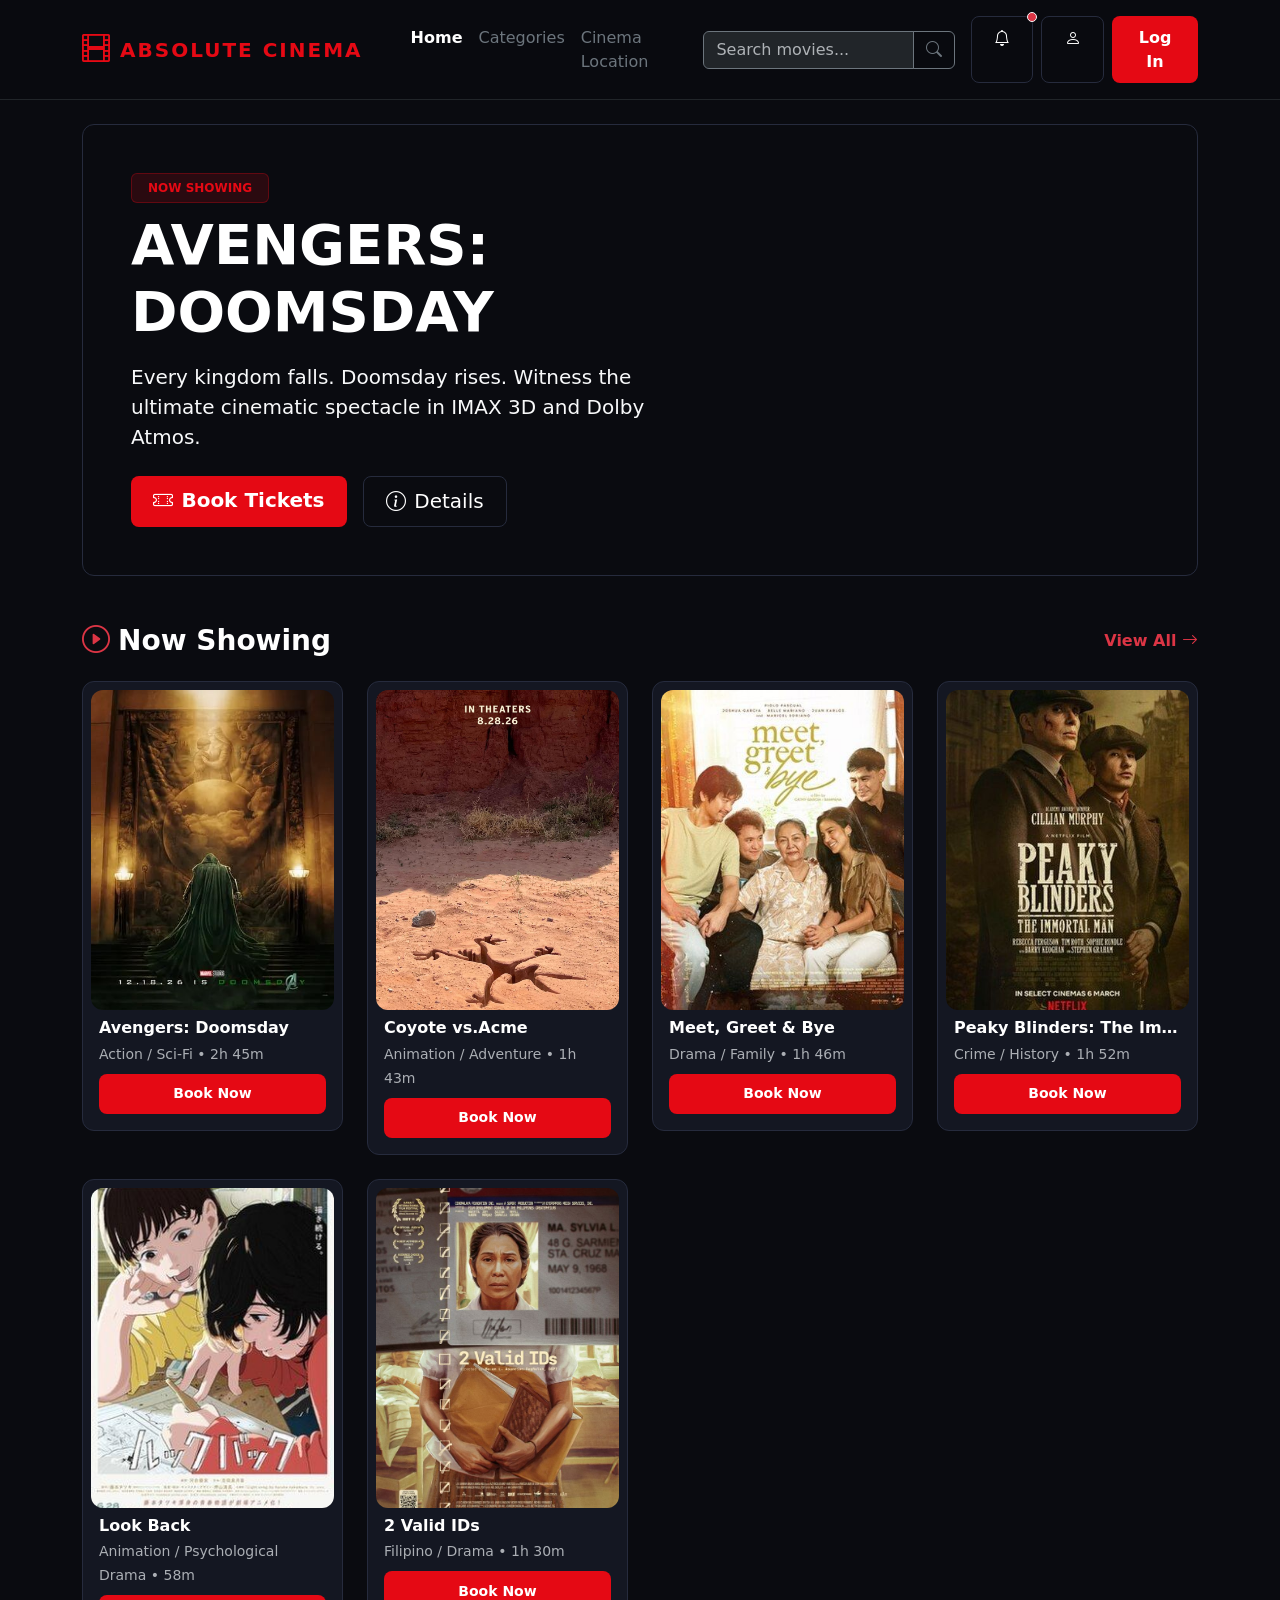
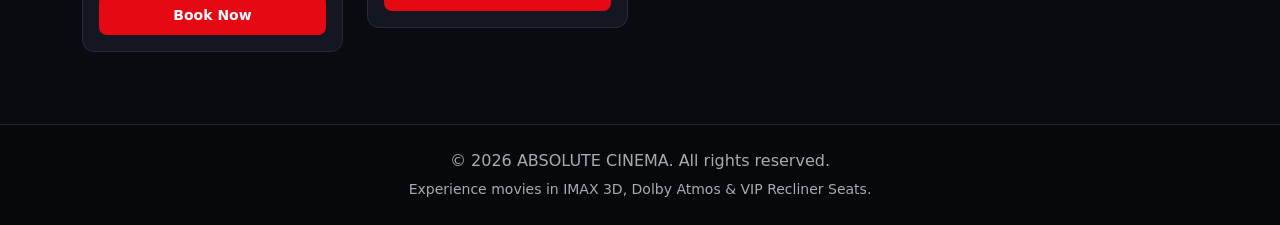
==== index.html @ f0e65710 "Update index.html" ====
<!DOCTYPE html>
<html lang="en" data-bs-theme="dark">
<head>
  <meta charset="UTF-8">
  <meta name="viewport" content="width=device-width, initial-scale=1.0">
  <title>ABSOLUTE CINEMA</title>
  <link href="https://cdn.jsdelivr.net/npm/bootstrap@5.3.2/dist/css/bootstrap.min.css" rel="stylesheet">
  <link href="https://cdn.jsdelivr.net/npm/bootstrap-icons@1.11.1/font/bootstrap-icons.css" rel="stylesheet">
  <link rel="stylesheet" href="css/style.css">
</head>
<body>
  <!-- Navigation Header -->
  <nav class="navbar navbar-expand-lg sticky-top border-bottom border-dark py-3" style="background-color: rgba(10,11,16,0.95); backdrop-filter: blur(10px);">
    <div class="container">
      <a class="navbar-brand cinema-brand d-flex align-items-center gap-2" href="index.html">
        <i class="bi bi-film fs-3"></i> ABSOLUTE CINEMA
      </a>
      <button class="navbar-toggler" type="button" data-bs-toggle="collapse" data-bs-target="#navContent">
        <span class="navbar-toggler-icon"></span>
      </button>
      <div class="collapse navbar-collapse" id="navContent">
        <ul class="navbar-nav me-auto mb-2 mb-lg-0 ms-lg-4">
          <li class="nav-item"><a class="nav-link active fw-bold text-white" href="index.html">Home</a></li>
          <li class="nav-item"><a class="nav-link text-secondary" href="categories.html">Categories</a></li>
          <li class="nav-item"><a class="nav-link text-secondary" href="location.html">Cinema Location</a></li>
        </ul>
        <form class="d-flex me-3" action="search.html" method="GET">
          <div class="input-group">
            <input class="form-control bg-dark text-light border-secondary" type="search" name="q" placeholder="Search movies...">
            <button class="btn btn-outline-secondary" type="submit"><i class="bi bi-search"></i></button>
          </div>
        </form>
        <div class="d-flex gap-2">
          <a href="notifications.html" class="btn btn-cinema-outline position-relative"><i class="bi bi-bell"></i><span class="position-absolute top-0 start-100 translate-middle p-1 bg-danger border border-light rounded-circle"></span></a>
          <a href="profile.html" class="btn btn-cinema-outline"><i class="bi bi-person"></i></a>
          <a href="login.html" class="btn btn-cinema">Log In</a>
        </div>
      </div>
    </div>
  </nav>
  <main class="py-4">

<div class="container">
  <!-- Hero Featured Banner -->
  <div class="bg-cinema-card p-4 p-md-5 mb-5 overflow-hidden position-relative" style="background: linear-gradient(90deg, rgba(10,11,16,0.95) 30%, rgba(10,11,16,0.4)), url('https://images.unsplash.com/photo-1536440136628-849c177e76a1?auto=format&fit=crop&w=1200&q=80') center/cover;">
    <div class="row align-items-center">
      <div class="col-lg-7">
        <span class="badge badge-format mb-2 px-3 py-2">NOW SHOWING</span>
        <h1 class="display-4 fw-bold text-white mb-3">AVENGERS: DOOMSDAY</h1>
        <p class="lead text-light mb-4">Every kingdom falls. Doomsday rises. Witness the ultimate cinematic spectacle in IMAX 3D and Dolby Atmos.</p>
        <div class="d-flex gap-3">
          <a href="select-seats.html" class="btn btn-cinema btn-lg"><i class="bi bi-ticket-perforated me-2"></i>Book Tickets</a>
          <a href="movie-detail.html" class="btn btn-cinema-outline btn-lg"><i class="bi bi-info-circle me-2"></i>Details</a>
        </div>
      </div>
    </div>
  </div>

  <!-- Now Showing Section -->
  <div class="d-flex justify-content-between align-items-center mb-4">
    <h3 class="fw-bold m-0"><i class="bi bi-play-circle text-danger me-2"></i>Now Showing</h3>
    <a href="categories.html" class="text-danger text-decoration-none fw-semibold">View All <i class="bi bi-arrow-right"></i></a>
  </div>

  <div class="row g-4 mb-5">
    <div class="col-6 col-md-4 col-lg-3">
      <div class="poster-card bg-cinema-card p-2">
        <a href="movie-detail.html"><img src="images/avengersdoomsday.jpg" class="poster-img" alt="Poster"></a>
        <div class="p-2">
          <h6 class="fw-bold mb-1 text-truncate">Avengers: Doomsday</h6>
          <small class="text-muted">Action / Sci-Fi • 2h 45m</small>
          <a href="select-seats.html" class="btn btn-cinema btn-sm w-100 mt-2">Book Now</a>
        </div>
      </div>
    </div>
    <div class="col-6 col-md-4 col-lg-3">
      <div class="poster-card bg-cinema-card p-2">
        <a href="movie-detail.html"><img src="images/coyotevsacme.jpg" class="poster-img" alt="Poster"></a>
        <div class="p-2">
          <h6 class="fw-bold mb-1 text-truncate">Coyote vs.Acme</h6>
          <small class="text-muted">Animation / Adventure • 1h 43m</small>
          <a href="select-seats.html" class="btn btn-cinema btn-sm w-100 mt-2">Book Now</a>
        </div>
      </div>
    </div>
    <div class="col-6 col-md-4 col-lg-3">
      <div class="poster-card bg-cinema-card p-2">
        <a href="movie-detail.html"><img src="images/meetgreetbye.jpg" class="poster-img" alt="Poster"></a>
        <div class="p-2">
          <h6 class="fw-bold mb-1 text-truncate">Meet, Greet & Bye</h6>
          <small class="text-muted">Drama / Family • 1h 46m</small>
          <a href="select-seats.html" class="btn btn-cinema btn-sm w-100 mt-2">Book Now</a>
        </div>
      </div>
    </div>
    <div class="col-6 col-md-4 col-lg-3">
      <div class="poster-card bg-cinema-card p-2">
        <a href="movie-detail.html"><img src="images/peakyblinders.jpg" class="poster-img" alt="Poster"></a>
        <div class="p-2">
          <h6 class="fw-bold mb-1 text-truncate">Peaky Blinders: The Immortal Man</h6>
          <small class="text-muted">Crime / History • 1h 52m</small>
          <a href="select-seats.html" class="btn btn-cinema btn-sm w-100 mt-2">Book Now</a>
        </div>
      </div>
    </div>
    <div class="col-6 col-md-4 col-lg-3">
      <div class="poster-card bg-cinema-card p-2">
        <a href="movie-detail.html"><img src="images/lookback.jpg" class="poster-img" alt="Poster"></a>
        <div class="p-2">
          <h6 class="fw-bold mb-1 text-truncate">Look Back</h6>
          <small class="text-muted">Animation / Psychological Drama • 58m</small>
          <a href="select-seats.html" class="btn btn-cinema btn-sm w-100 mt-2">Book Now</a>
        </div>
      </div>
    </div>
    <div class="col-6 col-md-4 col-lg-3">
      <div class="poster-card bg-cinema-card p-2">
        <a href="movie-detail.html"><img src="images/2validids.jpg" class="poster-img" alt="Poster"></a>
        <div class="p-2">
          <h6 class="fw-bold mb-1 text-truncate">2 Valid IDs</h6>
          <small class="text-muted">Filipino / Drama • 1h 30m</small>
          <a href="select-seats.html" class="btn btn-cinema btn-sm w-100 mt-2">Book Now</a>
        </div>
      </div>
    </div>
  </div>
</div>
  </main>
  <!-- Footer -->
  <footer class="border-top border-dark py-4 mt-auto" style="background-color: #07080b;">
    <div class="container text-center text-muted">
      <p class="mb-1">&copy; 2026 ABSOLUTE CINEMA. All rights reserved.</p>
      <small>Experience movies in IMAX 3D, Dolby Atmos & VIP Recliner Seats.</small>
    </div>
  </footer>
  <script src="https://cdn.jsdelivr.net/npm/bootstrap@5.3.2/dist/js/bootstrap.bundle.min.js"></script>
  <script src="js/main.js"></script>
</body>
</html>
---- css/style.css ----
:root {
  --bg-dark: #0a0b10;
  --bg-card: #141722;
  --bg-card-hover: #1e2232;
  --border-color: #262b3d;
  --primary-red: #e50914;
  --primary-red-hover: #f6121d;
  --text-muted: #8c96ab;
}

body {
  background-color: var(--bg-dark);
  color: #ffffff;
  font-family: 'Segoe UI', system-ui, -apple-system, sans-serif;
  min-height: 100vh;
  display: flex;
  flex-direction: column;
}

main {
  flex: 1;
}

.bg-cinema-card {
  background-color: var(--bg-card);
  border: 1px solid var(--border-color);
  border-radius: 12px;
}

.btn-cinema {
  background-color: var(--primary-red);
  color: #ffffff;
  font-weight: 600;
  border: none;
  border-radius: 8px;
  padding: 0.6rem 1.4rem;
  transition: all 0.2s ease;
}

.btn-cinema:hover {
  background-color: var(--primary-red-hover);
  color: #ffffff;
  box-shadow: 0 0 15px rgba(229, 9, 20, 0.4);
}

.btn-cinema-outline {
  background-color: transparent;
  color: #ffffff;
  border: 1px solid var(--border-color);
  border-radius: 8px;
  padding: 0.6rem 1.4rem;
}

.btn-cinema-outline:hover {
  background-color: var(--bg-card-hover);
  color: #ffffff;
}

.cinema-brand {
  font-weight: 800;
  letter-spacing: 2px;
  color: var(--primary-red);
}

.poster-card {
  position: relative;
  overflow: hidden;
  border-radius: 12px;
  transition: transform 0.3s ease, box-shadow 0.3s ease;
}

.poster-card:hover {
  transform: translateY(-5px);
  box-shadow: 0 10px 20px rgba(0,0,0,0.5);
}

.poster-img {
  width: 100%;
  height: 320px;
  object-fit: cover;
  border-radius: 12px;
}

.screen-indicator {
  height: 8px;
  background: linear-gradient(to bottom, var(--primary-red), transparent);
  border-radius: 50% 50% 0 0 / 100% 100% 0 0;
  box-shadow: 0 -5px 15px rgba(229, 9, 20, 0.6);
  margin-bottom: 2rem;
}

.seat {
  width: 32px;
  height: 32px;
  border-radius: 6px;
  background-color: #2a3042;
  cursor: pointer;
  display: flex;
  align-items: center;
  justify-content: center;
  font-size: 0.75rem;
  user-select: none;
  transition: all 0.2s;
}

.seat.available:hover {
  background-color: #3b435d;
}

.seat.selected {
  background-color: var(--primary-red);
  color: #fff;
}

.seat.occupied {
  background-color: #171a24;
  color: #4a5268;
  cursor: not-allowed;
}

.badge-format {
  background-color: rgba(229, 9, 20, 0.15);
  color: var(--primary-red);
  border: 1px solid rgba(229, 9, 20, 0.3);
}
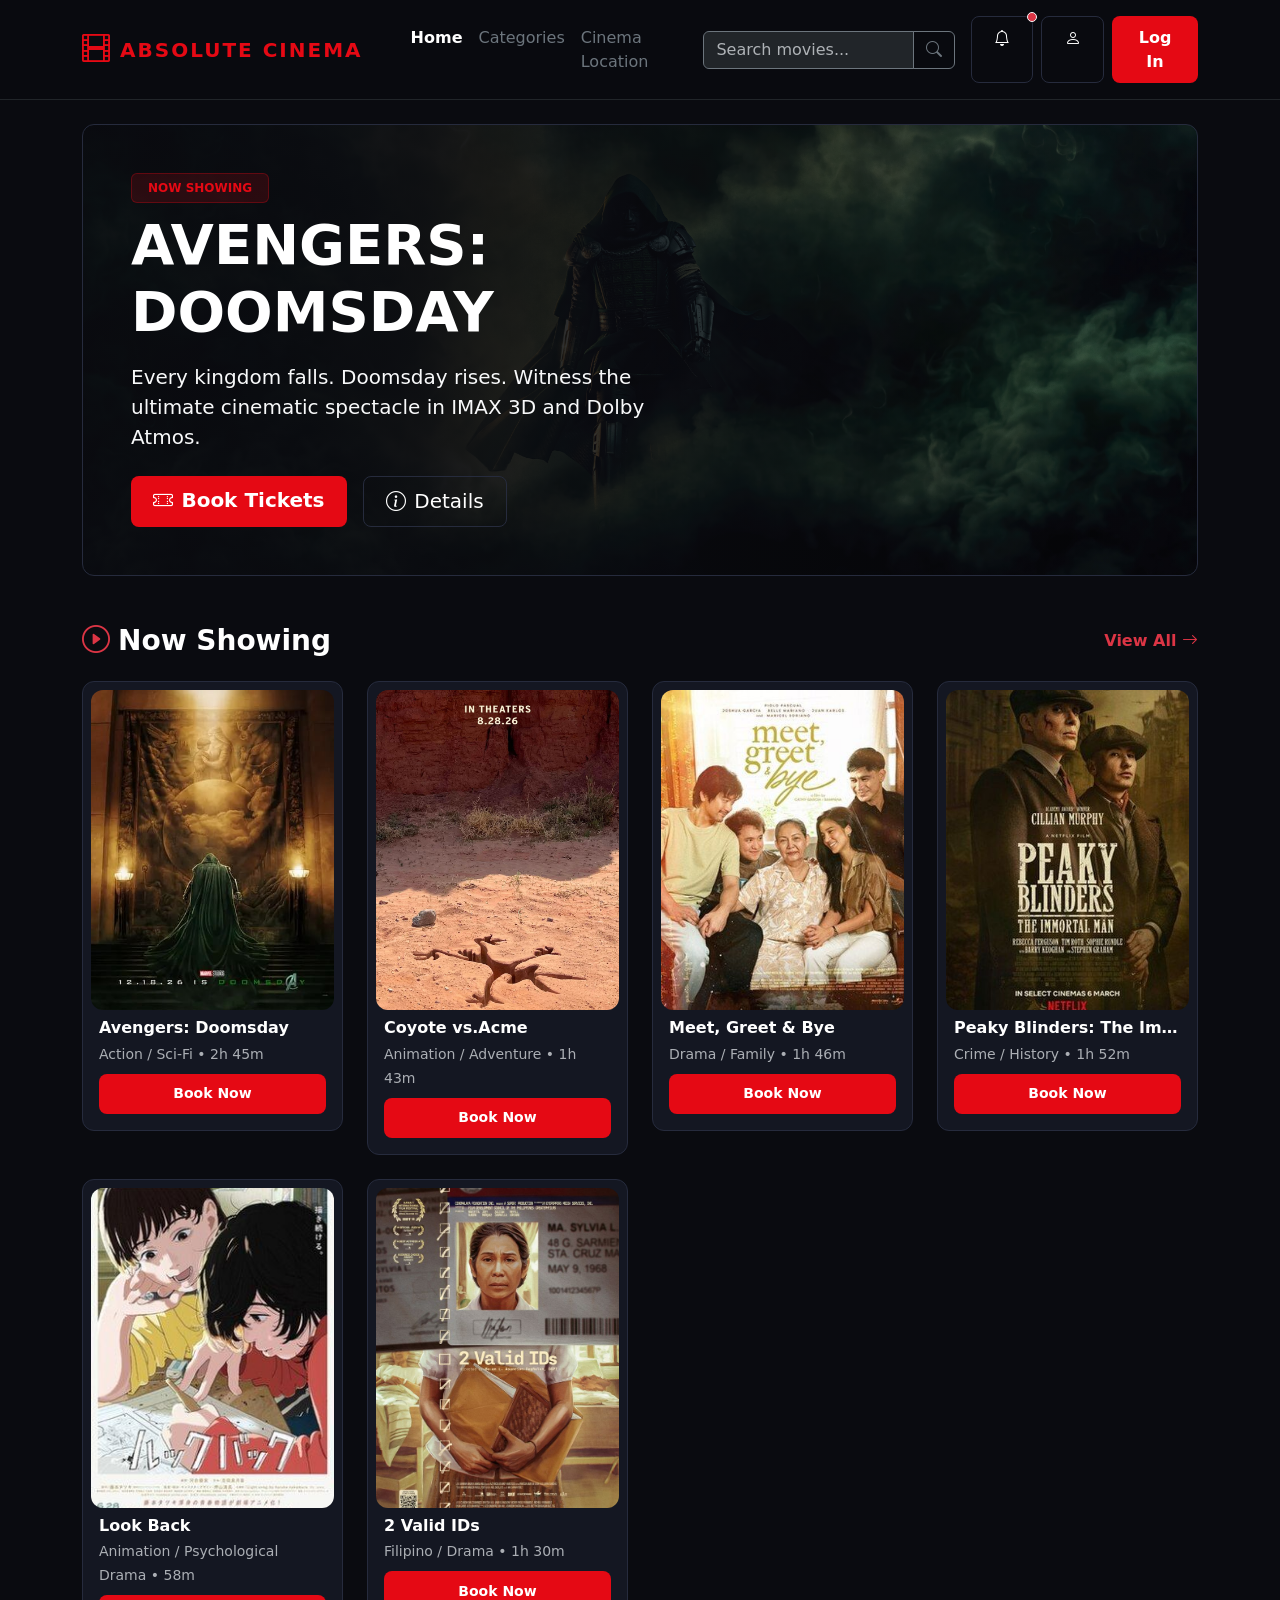
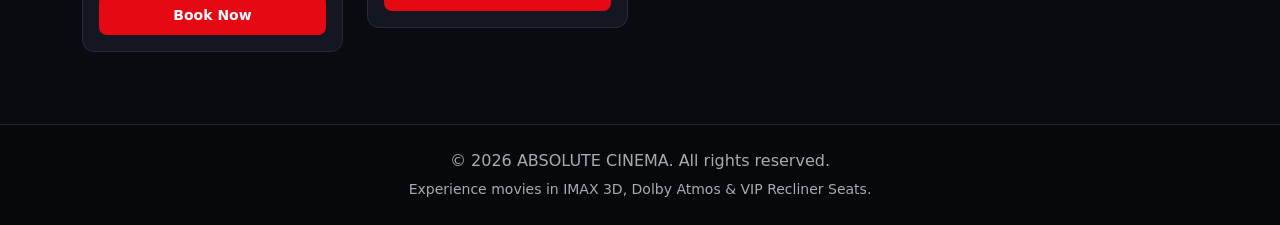
==== commit 949336a5: "Update background image for hero banner" ====
--- a/index.html
+++ b/index.html
@@ -42,7 +42,7 @@
 
 <div class="container">
   <!-- Hero Featured Banner -->
-  <div class="bg-cinema-card p-4 p-md-5 mb-5 overflow-hidden position-relative" style="background: linear-gradient(90deg, rgba(10,11,16,0.95) 30%, rgba(10,11,16,0.4)), url('https://images.unsplash.com/photo-1536440136628-849c177e76a1?auto=format&fit=crop&w=1200&q=80') center/cover;">
+  <div class="bg-cinema-card p-4 p-md-5 mb-5 overflow-hidden position-relative" style="background: linear-gradient(90deg, rgba(10,11,16,0.95) 30%, rgba(10,11,16,0.4)), url('images/doomsday_landscape.jpg') center/cover;">
     <div class="row align-items-center">
       <div class="col-lg-7">
         <span class="badge badge-format mb-2 px-3 py-2">NOW SHOWING</span>
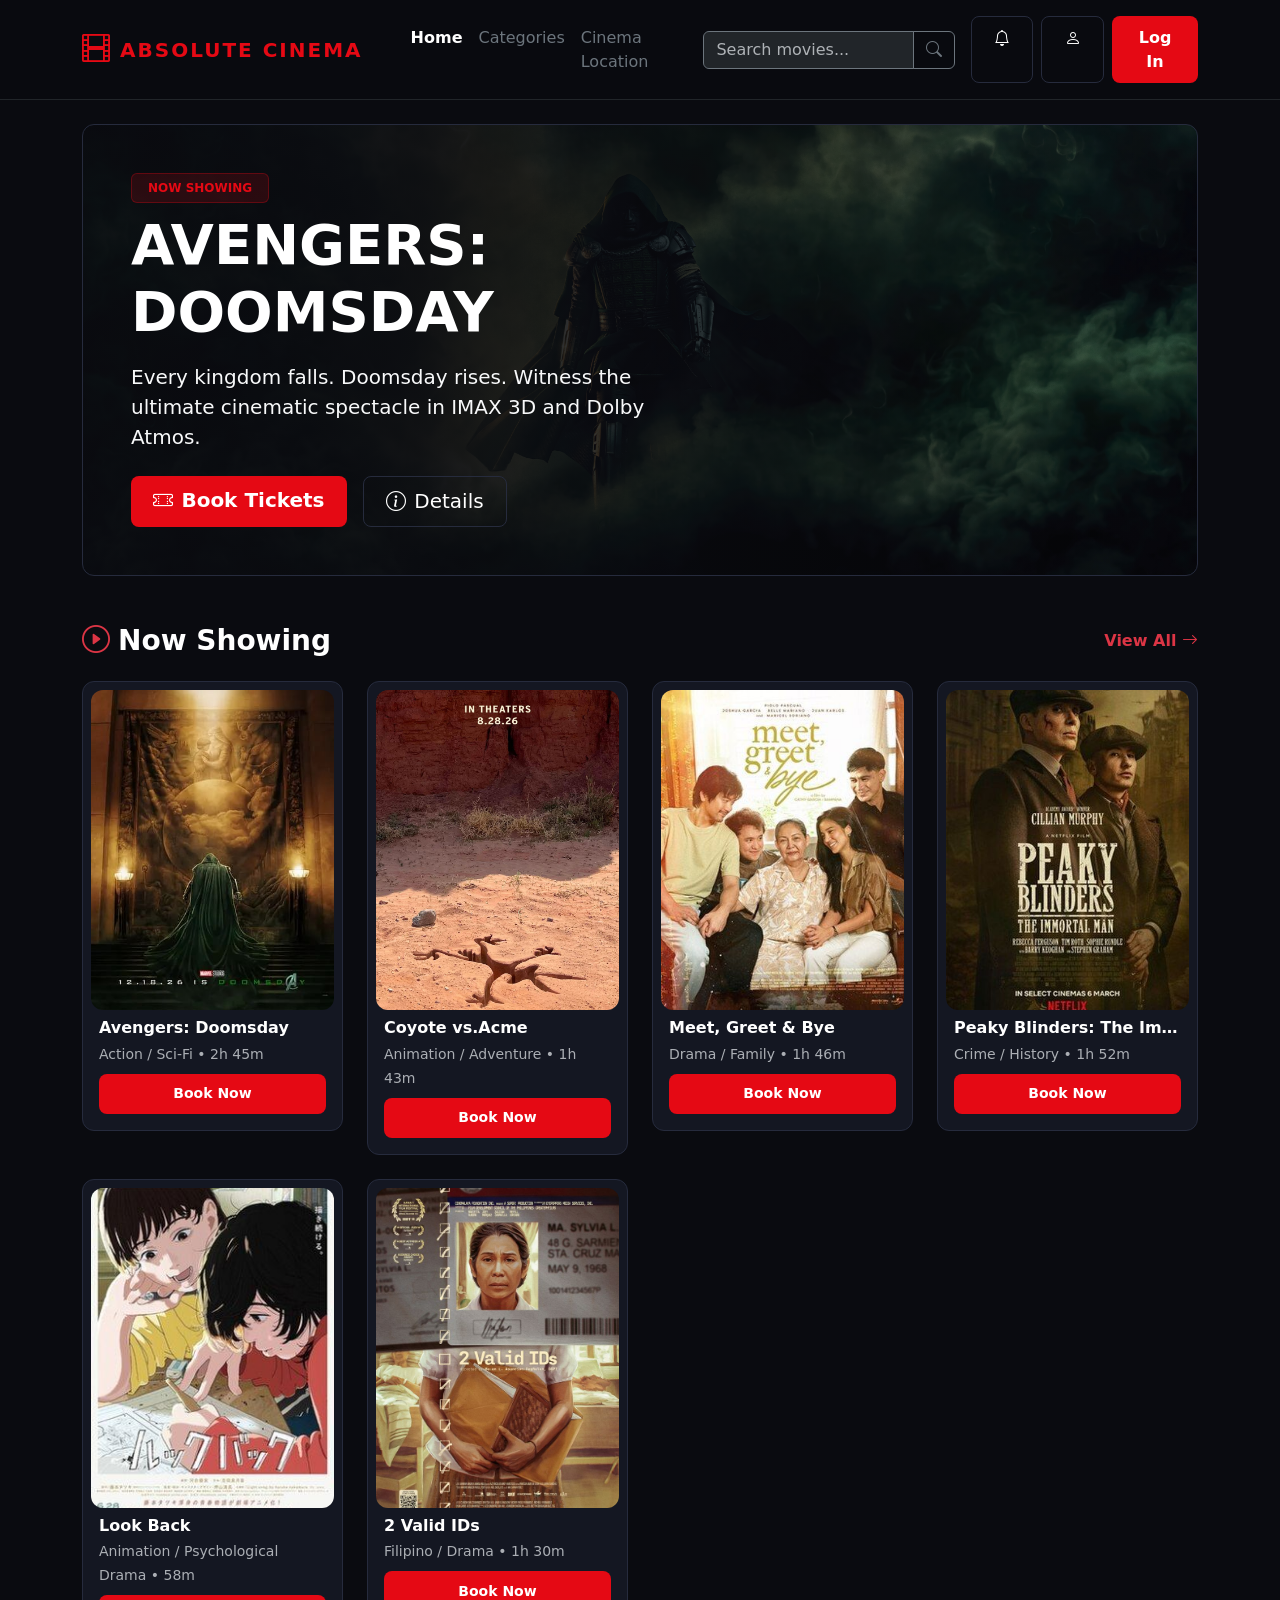
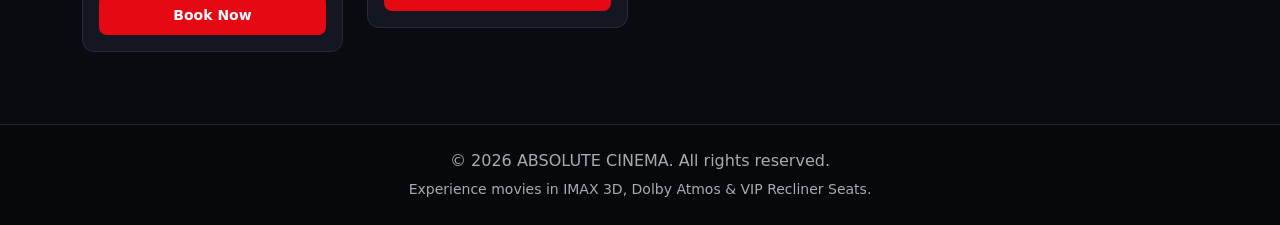
==== commit 759237cd: "Update index.html" ====
--- a/index.html
+++ b/index.html
@@ -31,7 +31,7 @@
           </div>
         </form>
         <div class="d-flex gap-2">
-          <a href="notifications.html" class="btn btn-cinema-outline position-relative"><i class="bi bi-bell"></i><span class="position-absolute top-0 start-100 translate-middle p-1 bg-danger border border-light rounded-circle"></span></a>
+          <a href="notifications.html" class="btn btn-cinema-outline position-relative"><i class="bi bi-bell"></i></a>
           <a href="profile.html" class="btn btn-cinema-outline"><i class="bi bi-person"></i></a>
           <a href="login.html" class="btn btn-cinema">Log In</a>
         </div>
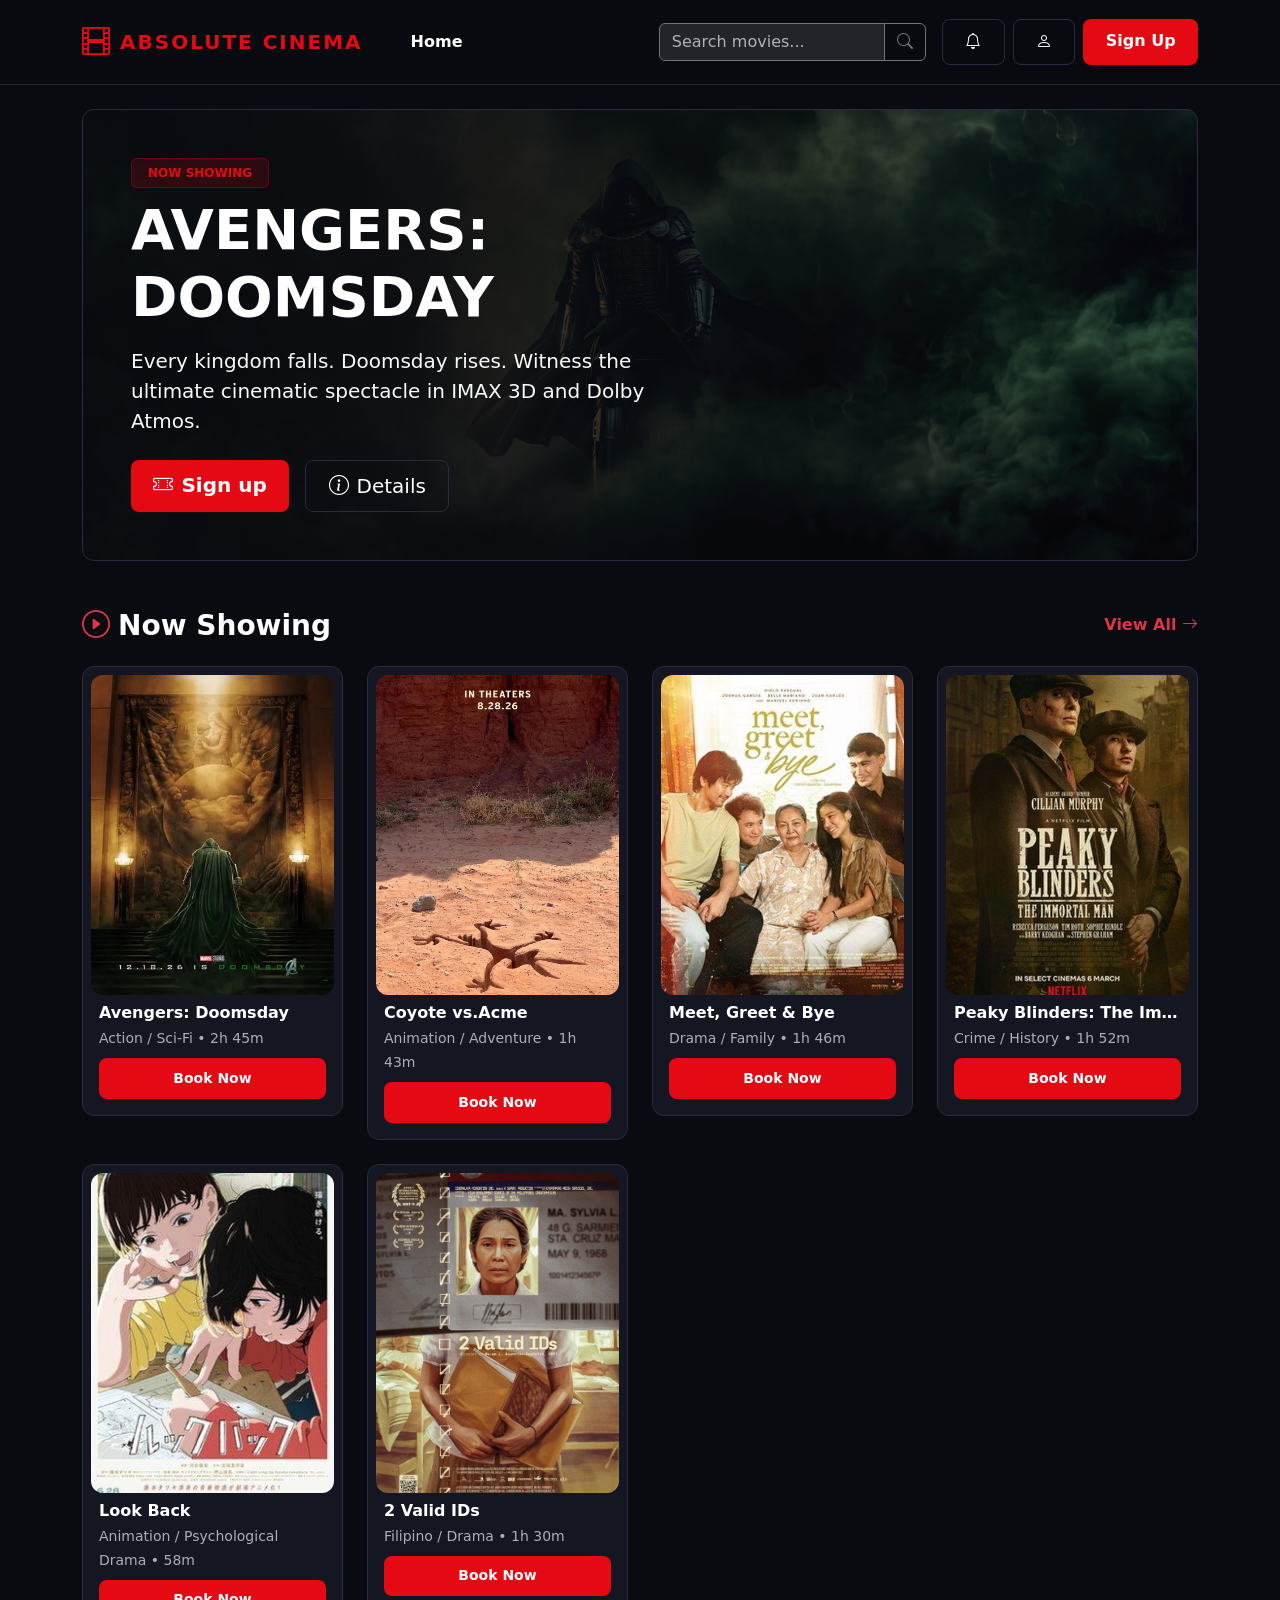
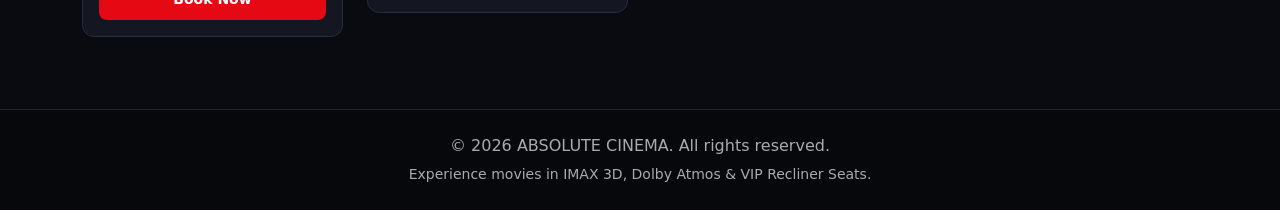
==== commit e199b2bf: "Update index.html" ====
--- a/index.html
+++ b/index.html
@@ -20,9 +20,7 @@
       </button>
       <div class="collapse navbar-collapse" id="navContent">
         <ul class="navbar-nav me-auto mb-2 mb-lg-0 ms-lg-4">
-          <li class="nav-item"><a class="nav-link active fw-bold text-white" href="index.html">Home</a></li>
-          <li class="nav-item"><a class="nav-link text-secondary" href="categories.html">Categories</a></li>
-          <li class="nav-item"><a class="nav-link text-secondary" href="location.html">Cinema Location</a></li>
+          <li class="nav-item"><a class="nav-link active fw-bold text-white" href="index.html">Home</a></li>  
         </ul>
         <form class="d-flex me-3" action="search.html" method="GET">
           <div class="input-group">
@@ -31,9 +29,9 @@
           </div>
         </form>
         <div class="d-flex gap-2">
-          <a href="notifications.html" class="btn btn-cinema-outline position-relative"><i class="bi bi-bell"></i></a>
-          <a href="profile.html" class="btn btn-cinema-outline"><i class="bi bi-person"></i></a>
-          <a href="login.html" class="btn btn-cinema">Log In</a>
+          <a href="signup.html" class="btn btn-cinema-outline position-relative"><i class="bi bi-bell"></i></a>
+          <a href="signup.html" class="btn btn-cinema-outline"><i class="bi bi-person"></i></a>
+          <a href="signup.html" class="btn btn-cinema">Sign Up</a>
         </div>
       </div>
     </div>
@@ -49,8 +47,8 @@
         <h1 class="display-4 fw-bold text-white mb-3">AVENGERS: DOOMSDAY</h1>
         <p class="lead text-light mb-4">Every kingdom falls. Doomsday rises. Witness the ultimate cinematic spectacle in IMAX 3D and Dolby Atmos.</p>
         <div class="d-flex gap-3">
-          <a href="select-seats.html" class="btn btn-cinema btn-lg"><i class="bi bi-ticket-perforated me-2"></i>Book Tickets</a>
-          <a href="movie-detail.html" class="btn btn-cinema-outline btn-lg"><i class="bi bi-info-circle me-2"></i>Details</a>
+          <a href="signup.html" class="btn btn-cinema btn-lg"><i class="bi bi-ticket-perforated me-2"></i>Sign up</a>
+          <a href="movie-detai1.html" class="btn btn-cinema-outline btn-lg"><i class="bi bi-info-circle me-2"></i>Details</a>
         </div>
       </div>
     </div>
@@ -65,61 +63,61 @@
   <div class="row g-4 mb-5">
     <div class="col-6 col-md-4 col-lg-3">
       <div class="poster-card bg-cinema-card p-2">
-        <a href="movie-detail.html"><img src="images/avengersdoomsday.jpg" class="poster-img" alt="Poster"></a>
+        <a href="movie-detai1.html"><img src="images/avengersdoomsday.jpg" class="poster-img" alt="Poster"></a>
         <div class="p-2">
           <h6 class="fw-bold mb-1 text-truncate">Avengers: Doomsday</h6>
           <small class="text-muted">Action / Sci-Fi • 2h 45m</small>
-          <a href="select-seats.html" class="btn btn-cinema btn-sm w-100 mt-2">Book Now</a>
+          <a href="signup.html" class="btn btn-cinema btn-sm w-100 mt-2">Book Now</a>
         </div>
       </div>
     </div>
     <div class="col-6 col-md-4 col-lg-3">
       <div class="poster-card bg-cinema-card p-2">
-        <a href="movie-detail.html"><img src="images/coyotevsacme.jpg" class="poster-img" alt="Poster"></a>
+        <a href="movie-detai1.html"><img src="images/coyotevsacme.jpg" class="poster-img" alt="Poster"></a>
         <div class="p-2">
           <h6 class="fw-bold mb-1 text-truncate">Coyote vs.Acme</h6>
           <small class="text-muted">Animation / Adventure • 1h 43m</small>
-          <a href="select-seats.html" class="btn btn-cinema btn-sm w-100 mt-2">Book Now</a>
+          <a href="signup.html" class="btn btn-cinema btn-sm w-100 mt-2">Book Now</a>
         </div>
       </div>
     </div>
     <div class="col-6 col-md-4 col-lg-3">
       <div class="poster-card bg-cinema-card p-2">
-        <a href="movie-detail.html"><img src="images/meetgreetbye.jpg" class="poster-img" alt="Poster"></a>
+        <a href="movie-detai1.html"><img src="images/meetgreetbye.jpg" class="poster-img" alt="Poster"></a>
         <div class="p-2">
           <h6 class="fw-bold mb-1 text-truncate">Meet, Greet & Bye</h6>
           <small class="text-muted">Drama / Family • 1h 46m</small>
-          <a href="select-seats.html" class="btn btn-cinema btn-sm w-100 mt-2">Book Now</a>
+          <a href="signup.html" class="btn btn-cinema btn-sm w-100 mt-2">Book Now</a>
         </div>
       </div>
     </div>
     <div class="col-6 col-md-4 col-lg-3">
       <div class="poster-card bg-cinema-card p-2">
-        <a href="movie-detail.html"><img src="images/peakyblinders.jpg" class="poster-img" alt="Poster"></a>
+        <a href="movie-detai1.html"><img src="images/peakyblinders.jpg" class="poster-img" alt="Poster"></a>
         <div class="p-2">
           <h6 class="fw-bold mb-1 text-truncate">Peaky Blinders: The Immortal Man</h6>
           <small class="text-muted">Crime / History • 1h 52m</small>
-          <a href="select-seats.html" class="btn btn-cinema btn-sm w-100 mt-2">Book Now</a>
+          <a href="signup.html" class="btn btn-cinema btn-sm w-100 mt-2">Book Now</a>
         </div>
       </div>
     </div>
     <div class="col-6 col-md-4 col-lg-3">
       <div class="poster-card bg-cinema-card p-2">
-        <a href="movie-detail.html"><img src="images/lookback.jpg" class="poster-img" alt="Poster"></a>
+        <a href="movie-detai1.html"><img src="images/lookback.jpg" class="poster-img" alt="Poster"></a>
         <div class="p-2">
           <h6 class="fw-bold mb-1 text-truncate">Look Back</h6>
           <small class="text-muted">Animation / Psychological Drama • 58m</small>
-          <a href="select-seats.html" class="btn btn-cinema btn-sm w-100 mt-2">Book Now</a>
+          <a href="signup.html" class="btn btn-cinema btn-sm w-100 mt-2">Book Now</a>
         </div>
       </div>
     </div>
     <div class="col-6 col-md-4 col-lg-3">
       <div class="poster-card bg-cinema-card p-2">
-        <a href="movie-detail.html"><img src="images/2validids.jpg" class="poster-img" alt="Poster"></a>
+        <a href="movie-detai1.html"><img src="images/2validids.jpg" class="poster-img" alt="Poster"></a>
         <div class="p-2">
           <h6 class="fw-bold mb-1 text-truncate">2 Valid IDs</h6>
           <small class="text-muted">Filipino / Drama • 1h 30m</small>
-          <a href="select-seats.html" class="btn btn-cinema btn-sm w-100 mt-2">Book Now</a>
+          <a href="signup.html" class="btn btn-cinema btn-sm w-100 mt-2">Book Now</a>
         </div>
       </div>
     </div>
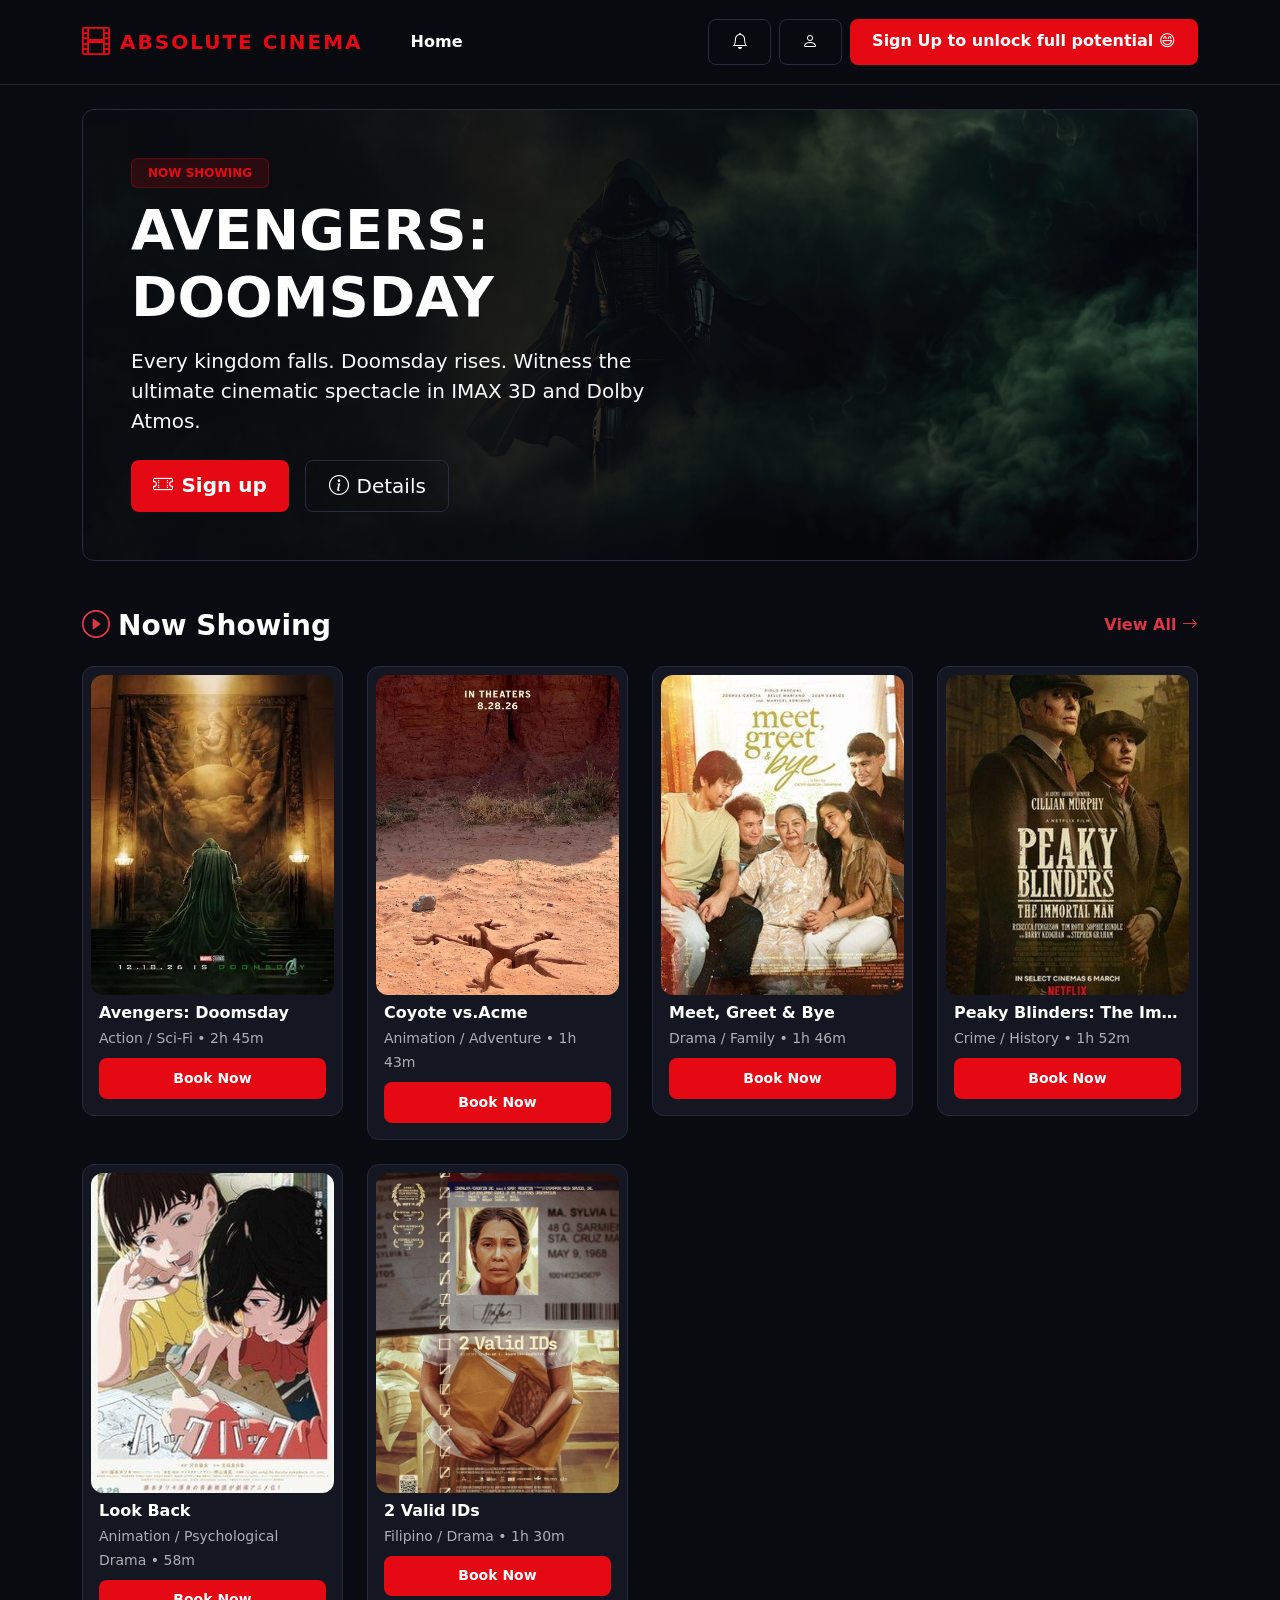
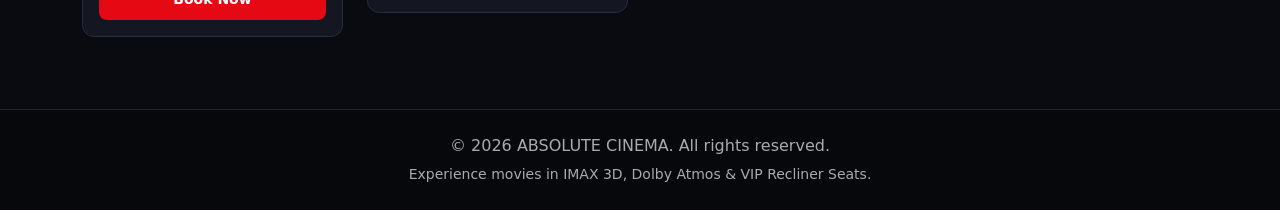
==== commit 330c9a70: "Update index.html" ====
--- a/index.html
+++ b/index.html
@@ -22,16 +22,10 @@
         <ul class="navbar-nav me-auto mb-2 mb-lg-0 ms-lg-4">
           <li class="nav-item"><a class="nav-link active fw-bold text-white" href="index.html">Home</a></li>  
         </ul>
-        <form class="d-flex me-3" action="search.html" method="GET">
-          <div class="input-group">
-            <input class="form-control bg-dark text-light border-secondary" type="search" name="q" placeholder="Search movies...">
-            <button class="btn btn-outline-secondary" type="submit"><i class="bi bi-search"></i></button>
-          </div>
-        </form>
         <div class="d-flex gap-2">
           <a href="signup.html" class="btn btn-cinema-outline position-relative"><i class="bi bi-bell"></i></a>
           <a href="signup.html" class="btn btn-cinema-outline"><i class="bi bi-person"></i></a>
-          <a href="signup.html" class="btn btn-cinema">Sign Up</a>
+          <a href="signup.html" class="btn btn-cinema">Sign Up to unlock full potential 😄</a>
         </div>
       </div>
     </div>
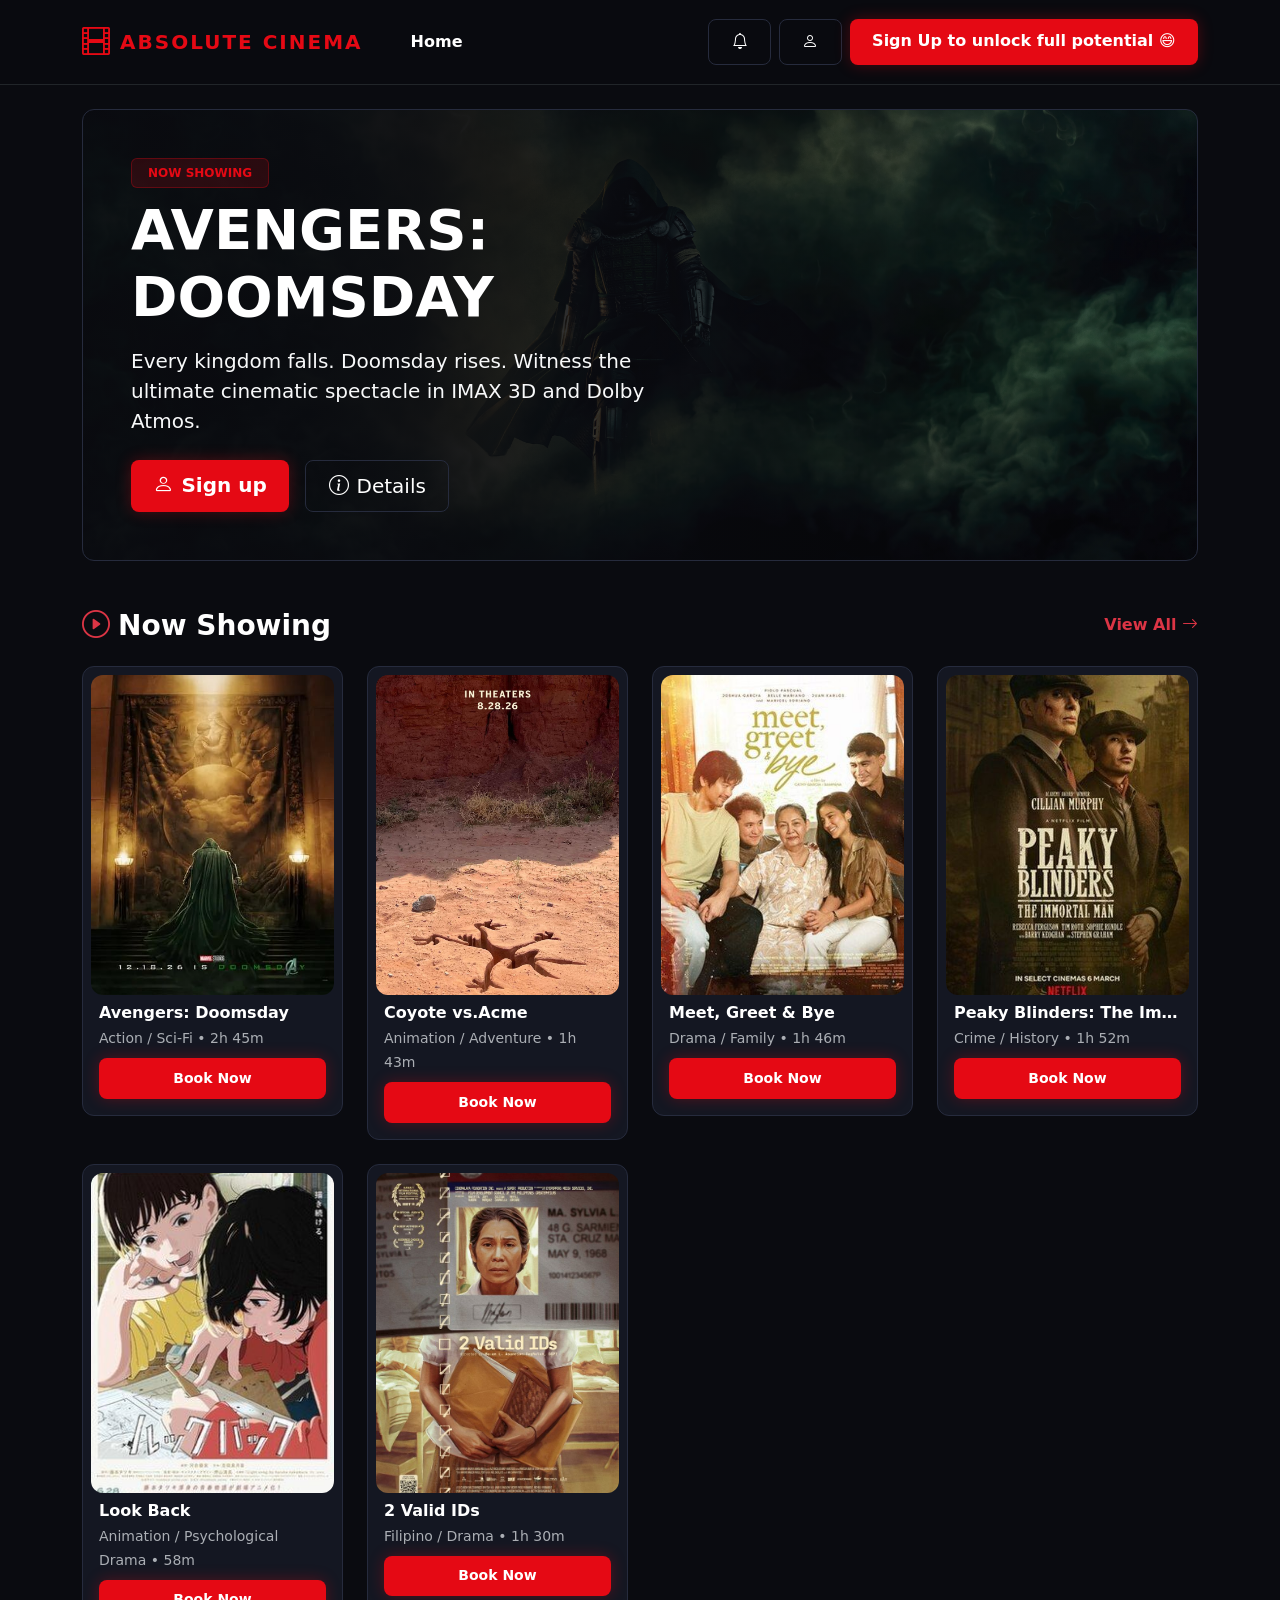
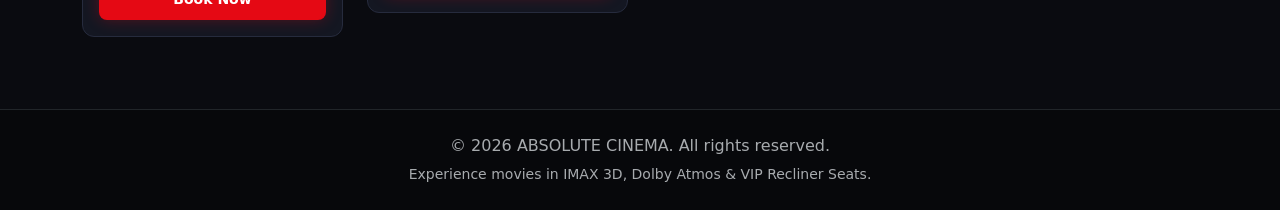
==== commit 4b1095c2: "Update index.html" ====
--- a/index.html
+++ b/index.html
@@ -30,94 +30,96 @@
       </div>
     </div>
   </nav>
-  <main class="py-4">
 
-<div class="container">
+<main class="py-4">
+
   <!-- Hero Featured Banner -->
-  <div class="bg-cinema-card p-4 p-md-5 mb-5 overflow-hidden position-relative" style="background: linear-gradient(90deg, rgba(10,11,16,0.95) 30%, rgba(10,11,16,0.4)), url('images/doomsday_landscape.jpg') center/cover;">
-    <div class="row align-items-center">
-      <div class="col-lg-7">
-        <span class="badge badge-format mb-2 px-3 py-2">NOW SHOWING</span>
-        <h1 class="display-4 fw-bold text-white mb-3">AVENGERS: DOOMSDAY</h1>
-        <p class="lead text-light mb-4">Every kingdom falls. Doomsday rises. Witness the ultimate cinematic spectacle in IMAX 3D and Dolby Atmos.</p>
-        <div class="d-flex gap-3">
-          <a href="signup.html" class="btn btn-cinema btn-lg"><i class="bi bi-ticket-perforated me-2"></i>Sign up</a>
-          <a href="movie-detai1.html" class="btn btn-cinema-outline btn-lg"><i class="bi bi-info-circle me-2"></i>Details</a>
-        </div>
-      </div>
-    </div>
-  </div>
-
-  <!-- Now Showing Section -->
-  <div class="d-flex justify-content-between align-items-center mb-4">
-    <h3 class="fw-bold m-0"><i class="bi bi-play-circle text-danger me-2"></i>Now Showing</h3>
-    <a href="categories.html" class="text-danger text-decoration-none fw-semibold">View All <i class="bi bi-arrow-right"></i></a>
-  </div>
-
-  <div class="row g-4 mb-5">
-    <div class="col-6 col-md-4 col-lg-3">
-      <div class="poster-card bg-cinema-card p-2">
-        <a href="movie-detai1.html"><img src="images/avengersdoomsday.jpg" class="poster-img" alt="Poster"></a>
-        <div class="p-2">
-          <h6 class="fw-bold mb-1 text-truncate">Avengers: Doomsday</h6>
-          <small class="text-muted">Action / Sci-Fi • 2h 45m</small>
-          <a href="signup.html" class="btn btn-cinema btn-sm w-100 mt-2">Book Now</a>
-        </div>
-      </div>
-    </div>
-    <div class="col-6 col-md-4 col-lg-3">
-      <div class="poster-card bg-cinema-card p-2">
-        <a href="movie-detai1.html"><img src="images/coyotevsacme.jpg" class="poster-img" alt="Poster"></a>
-        <div class="p-2">
-          <h6 class="fw-bold mb-1 text-truncate">Coyote vs.Acme</h6>
-          <small class="text-muted">Animation / Adventure • 1h 43m</small>
-          <a href="signup.html" class="btn btn-cinema btn-sm w-100 mt-2">Book Now</a>
-        </div>
-      </div>
-    </div>
-    <div class="col-6 col-md-4 col-lg-3">
-      <div class="poster-card bg-cinema-card p-2">
-        <a href="movie-detai1.html"><img src="images/meetgreetbye.jpg" class="poster-img" alt="Poster"></a>
-        <div class="p-2">
-          <h6 class="fw-bold mb-1 text-truncate">Meet, Greet & Bye</h6>
-          <small class="text-muted">Drama / Family • 1h 46m</small>
-          <a href="signup.html" class="btn btn-cinema btn-sm w-100 mt-2">Book Now</a>
-        </div>
-      </div>
-    </div>
-    <div class="col-6 col-md-4 col-lg-3">
-      <div class="poster-card bg-cinema-card p-2">
-        <a href="movie-detai1.html"><img src="images/peakyblinders.jpg" class="poster-img" alt="Poster"></a>
-        <div class="p-2">
-          <h6 class="fw-bold mb-1 text-truncate">Peaky Blinders: The Immortal Man</h6>
-          <small class="text-muted">Crime / History • 1h 52m</small>
-          <a href="signup.html" class="btn btn-cinema btn-sm w-100 mt-2">Book Now</a>
-        </div>
-      </div>
-    </div>
-    <div class="col-6 col-md-4 col-lg-3">
-      <div class="poster-card bg-cinema-card p-2">
-        <a href="movie-detai1.html"><img src="images/lookback.jpg" class="poster-img" alt="Poster"></a>
-        <div class="p-2">
-          <h6 class="fw-bold mb-1 text-truncate">Look Back</h6>
-          <small class="text-muted">Animation / Psychological Drama • 58m</small>
-          <a href="signup.html" class="btn btn-cinema btn-sm w-100 mt-2">Book Now</a>
-        </div>
-      </div>
-    </div>
-    <div class="col-6 col-md-4 col-lg-3">
-      <div class="poster-card bg-cinema-card p-2">
-        <a href="movie-detai1.html"><img src="images/2validids.jpg" class="poster-img" alt="Poster"></a>
-        <div class="p-2">
-          <h6 class="fw-bold mb-1 text-truncate">2 Valid IDs</h6>
-          <small class="text-muted">Filipino / Drama • 1h 30m</small>
-          <a href="signup.html" class="btn btn-cinema btn-sm w-100 mt-2">Book Now</a>
-        </div>
-      </div>
-    </div>
-  </div>
-</div>
-  </main>
+				<div class="container">	  
+				  <div class="bg-cinema-card p-4 p-md-5 mb-5 overflow-hidden position-relative" style="background: linear-gradient(90deg, rgba(10,11,16,0.95) 30%, rgba(10,11,16,0.4)), url('images/doomsday_landscape.jpg') center/cover;">
+				    <div class="row align-items-center">
+				      <div class="col-lg-7">
+				        <span class="badge badge-format mb-2 px-3 py-2">NOW SHOWING</span>
+				        <h1 class="display-4 fw-bold text-white mb-3">AVENGERS: DOOMSDAY</h1>
+				        <p class="lead text-light mb-4">Every kingdom falls. Doomsday rises. Witness the ultimate cinematic spectacle in IMAX 3D and Dolby Atmos.</p>
+				        <div class="d-flex gap-3">
+				          <a href="signup.html" class="btn btn-cinema btn-lg"><i class="bi bi-person me-2"></i>Sign up</a>
+				          <a href="movie-detai1.html" class="btn btn-cinema-outline btn-lg"><i class="bi bi-info-circle me-2"></i>Details</a>
+				        </div>
+				      </div>
+				    </div>
+				  </div>
+				
+				  <!-- Now Showing Section -->
+				  <div class="d-flex justify-content-between align-items-center mb-4">
+				    <h3 class="fw-bold m-0"><i class="bi bi-play-circle text-danger me-2"></i>Now Showing</h3>
+				    <a href="categories.html" class="text-danger text-decoration-none fw-semibold">View All <i class="bi bi-arrow-right"></i></a>
+				  </div>
+				
+				  <div class="row g-4 mb-5">
+				    <div class="col-6 col-md-4 col-lg-3">
+				      <div class="poster-card bg-cinema-card p-2">
+				        <a href="movie-detai1.html"><img src="images/avengersdoomsday.jpg" class="poster-img" alt="Poster"></a>
+				        <div class="p-2">
+				          <h6 class="fw-bold mb-1 text-truncate">Avengers: Doomsday</h6>
+				          <small class="text-muted">Action / Sci-Fi • 2h 45m</small>
+				          <a href="signup.html" class="btn btn-cinema btn-sm w-100 mt-2">Book Now</a>
+				        </div>
+				      </div>
+				    </div>
+				    <div class="col-6 col-md-4 col-lg-3">
+				      <div class="poster-card bg-cinema-card p-2">
+				        <a href="movie-detai1.html"><img src="images/coyotevsacme.jpg" class="poster-img" alt="Poster"></a>
+				        <div class="p-2">
+				          <h6 class="fw-bold mb-1 text-truncate">Coyote vs.Acme</h6>
+				          <small class="text-muted">Animation / Adventure • 1h 43m</small>
+				          <a href="signup.html" class="btn btn-cinema btn-sm w-100 mt-2">Book Now</a>
+				        </div>
+				      </div>
+				    </div>
+				    <div class="col-6 col-md-4 col-lg-3">
+				      <div class="poster-card bg-cinema-card p-2">
+				        <a href="movie-detai1.html"><img src="images/meetgreetbye.jpg" class="poster-img" alt="Poster"></a>
+				        <div class="p-2">
+				          <h6 class="fw-bold mb-1 text-truncate">Meet, Greet & Bye</h6>
+				          <small class="text-muted">Drama / Family • 1h 46m</small>
+				          <a href="signup.html" class="btn btn-cinema btn-sm w-100 mt-2">Book Now</a>
+				        </div>
+				      </div>
+				    </div>
+				    <div class="col-6 col-md-4 col-lg-3">
+				      <div class="poster-card bg-cinema-card p-2">
+				        <a href="movie-detai1.html"><img src="images/peakyblinders.jpg" class="poster-img" alt="Poster"></a>
+				        <div class="p-2">
+				          <h6 class="fw-bold mb-1 text-truncate">Peaky Blinders: The Immortal Man</h6>
+				          <small class="text-muted">Crime / History • 1h 52m</small>
+				          <a href="signup.html" class="btn btn-cinema btn-sm w-100 mt-2">Book Now</a>
+				        </div>
+				      </div>
+				    </div>
+				    <div class="col-6 col-md-4 col-lg-3">
+				      <div class="poster-card bg-cinema-card p-2">
+				        <a href="movie-detai1.html"><img src="images/lookback.jpg" class="poster-img" alt="Poster"></a>
+				        <div class="p-2">
+				          <h6 class="fw-bold mb-1 text-truncate">Look Back</h6>
+				          <small class="text-muted">Animation / Psychological Drama • 58m</small>
+				          <a href="signup.html" class="btn btn-cinema btn-sm w-100 mt-2">Book Now</a>
+				        </div>
+				      </div>
+				    </div>
+				    <div class="col-6 col-md-4 col-lg-3">
+				      <div class="poster-card bg-cinema-card p-2">
+				        <a href="movie-detai1.html"><img src="images/2validids.jpg" class="poster-img" alt="Poster"></a>
+				        <div class="p-2">
+				          <h6 class="fw-bold mb-1 text-truncate">2 Valid IDs</h6>
+				          <small class="text-muted">Filipino / Drama • 1h 30m</small>
+				          <a href="signup.html" class="btn btn-cinema btn-sm w-100 mt-2">Book Now</a>
+				        </div>
+				      </div>
+				    </div>
+				  </div>
+				</div>
+</main>
+  
   <!-- Footer -->
   <footer class="border-top border-dark py-4 mt-auto" style="background-color: #07080b;">
     <div class="container text-center text-muted">
--- a/css/style.css
+++ b/css/style.css
@@ -8,6 +8,164 @@
   --text-muted: #8c96ab;
 }
 
+/* ==========================================
+   BASE AMBIENT LAYER BLUR CONTAINER
+   ========================================== */
+
+.blur-background {
+  position: absolute;
+  top: 0;
+  left: 0;
+  width: 100%;
+  height: 100%;
+  min-height: 1480px;
+  overflow: hidden;
+  z-index: -1;
+  pointer-events: none;
+  background-color: #0a0b10;
+}
+
+.blur-rect {
+  position: absolute;
+  pointer-events: none;
+}
+
+/* ==========================================
+   DEFAULT / VARIANT 1 (FIGMA CO-ORDINATES)
+   ========================================== */
+
+.blur-background .rect-1 {
+  left: 0%; right: 67.81%; top: 1.82%; bottom: 54.53%;
+  background: #3D0B05; filter: blur(99.5px);
+}
+.blur-background .rect-2 {
+  left: 75.13%; right: 0%; top: 27.77%; bottom: 0%;
+  background: #3D0B05; filter: blur(99.5px);
+}
+.blur-background .rect-3 {
+  left: 23.65%; right: 56.57%; top: 39.53%; bottom: 40.34%;
+  background: rgba(215, 198, 178, 0.38); filter: blur(118.25px);
+}
+.blur-background .rect-4 {
+  left: 47.55%; right: 32.67%; top: 0%; bottom: 79.86%;
+  background: rgba(215, 198, 178, 0.38); filter: blur(118.25px);
+}
+.blur-background .rect-5 {
+  left: 59.04%; right: 17.01%; top: 17.57%; bottom: 58.04%;
+  background: #000320; filter: blur(117.25px);
+}
+.blur-background .rect-6 {
+  left: 12.22%; right: 63.84%; top: 47.43%; bottom: 28.18%;
+  background: #000320; filter: blur(117.25px);
+}
+.blur-background .rect-7 {
+  left: 61.12%; right: 19.1%; top: 59.66%; bottom: 20.2%;
+  background: rgba(215, 198, 178, 0.38); filter: blur(118.25px);
+}
+.blur-background .rect-8 {
+  left: 31.46%; right: 36.35%; top: 47.43%; bottom: 8.92%;
+  background: rgba(61, 11, 5, 0.56); filter: blur(99.5px);
+}
+
+/* ==========================================
+   VARIANT 2 (FIGMA CO-ORDINATES)
+   ========================================== */
+
+.blur-background.variant-2 .rect-1 {
+  left: 1.86%; right: 65.96%; top: 66.59%; bottom: -10.24%;
+  background: #3D0B05; filter: blur(99.5px); transform: rotate(-89.85deg);
+}
+.blur-background.variant-2 .rect-2 {
+  left: 28.48%; right: 46.65%; top: 0.07%; bottom: 27.7%;
+  background: #3D0B05; filter: blur(99.5px); transform: rotate(-89.85deg);
+}
+.blur-background.variant-2 .rect-3 {
+  left: 40.32%; right: 39.91%; top: 55.65%; bottom: 24.22%;
+  background: rgba(215, 198, 178, 0.38); filter: blur(118.25px); transform: rotate(-89.85deg);
+}
+.blur-background.variant-2 .rect-4 {
+  left: 0.12%; right: 80.1%; top: 32.08%; bottom: 47.79%;
+  background: rgba(215, 198, 178, 0.38); filter: blur(118.25px); transform: rotate(-89.85deg);
+}
+.blur-background.variant-2 .rect-5 {
+  left: 18.05%; right: 58.01%; top: 16.75%; bottom: 58.86%;
+  background: #000320; filter: blur(117.25px); transform: rotate(-89.85deg);
+}
+.blur-background.variant-2 .rect-6 {
+  left: 48.34%; right: 27.72%; top: 62.81%; bottom: 12.8%;
+  background: #000320; filter: blur(117.25px); transform: rotate(-89.85deg);
+}
+.blur-background.variant-2 .rect-7 {
+  left: 60.92%; right: 19.3%; top: 18.91%; bottom: 60.96%;
+  background: rgba(215, 198, 178, 0.38); filter: blur(118.25px); transform: rotate(-89.85deg);
+}
+.blur-background.variant-2 .rect-8 {
+  left: 48.39%; right: 19.43%; top: 35.82%; bottom: 20.53%;
+  background: rgba(61, 11, 5, 0.56); filter: blur(99.5px); transform: rotate(-89.85deg);
+}
+
+/* ==========================================
+   VARIANT 3 (FIGMA CO-ORDINATES)
+   ========================================== */
+
+.blur-background.variant-3 .rect-1 {
+  left: 27.37%; right: 40.45%; top: -1.66%; bottom: 58.01%;
+  background: #3D0B05; filter: blur(99.5px); transform: none;
+}
+.blur-background.variant-3 .rect-2 {
+  left: 61.11%; right: 14.04%; top: 65.91%; bottom: -9.97%;
+  background: #3D0B05; filter: blur(99.5px); transform: none;
+}
+.blur-background.variant-3 .rect-3 {
+  left: 10.33%; right: 69.89%; top: 37.4%; bottom: 42.47%;
+  background: rgba(215, 198, 178, 0.53); filter: blur(118.25px); transform: none;
+}
+.blur-background.variant-3 .rect-4 {
+  left: 55.35%; right: 24.87%; top: 0.03%; bottom: 79.83%;
+  background: rgba(215, 198, 178, 0.38); filter: blur(118.25px); transform: none;
+}
+.blur-background.variant-3 .rect-5 {
+  left: 88.01%; right: -11.95%; top: 3.41%; bottom: 72.2%;
+  background: #000320; filter: blur(117.25px); transform: none;
+}
+.blur-background.variant-3 .rect-6 {
+  left: -3.71%; right: 79.77%; top: 15.64%; bottom: 59.97%;
+  background: #000320; filter: blur(117.25px); transform: none;
+}
+.blur-background.variant-3 .rect-7 {
+  left: 47.26%; right: 32.96%; top: 79.9%; bottom: -0.03%;
+  background: rgba(215, 198, 178, 0.38); filter: blur(118.25px); transform: none;
+}
+.blur-background.variant-3 .rect-8 {
+  left: 31.46%; right: 23.94%; top: 47.47%; bottom: 8.89%;
+  background: rgba(61, 11, 5, 0.56); filter: blur(99.5px); transform: none;
+}
+
+// Location CSS
+.cinema-region-card {
+  background-color: #0b0d14;
+  border: 1px solid rgba(255, 255, 255, 0.12);
+  border-radius: 8px;
+  overflow: hidden;
+}
+
+.cinema-region-toggle {
+  background: transparent;
+  border: none;
+  color: #ffffff;
+  text-align: left;
+}
+
+.branch-details-content {
+  background-color: #12151f;
+  border: 1px solid rgba(255, 255, 255, 0.18);
+}
+
+.btn-details-toggle {
+  font-size: 0.85rem;
+}
+
+
 body {
   background-color: var(--bg-dark);
   color: #ffffff;
@@ -21,12 +179,93 @@
   flex: 1;
 }
 
+/* Layout Containers */
+.nav-cinema {
+  background-color: rgba(10, 11, 16, 0.95);
+  backdrop-filter: blur(10px);
+}
+
+.footer-cinema {
+  background-color: #07080b;
+}
+
+.container-profile {
+  max-width: 920px;
+}
+
+/* Cards & Glass Panels */
 .bg-cinema-card {
   background-color: var(--bg-card);
   border: 1px solid var(--border-color);
   border-radius: 12px;
 }
 
+.glass-panel {
+  background-color: var(--bg-card);
+  border: 1px solid var(--border-color);
+  box-shadow: 0 10px 30px rgba(0, 0, 0, 0.5);
+  backdrop-filter: blur(12px);
+}
+
+/* Glowing Avatar Ring */
+.avatar-glow {
+  width: 90px;
+  height: 90px;
+  padding: 3px;
+  background: linear-gradient(135deg, var(--primary-red), #f59e0b, #800000);
+  box-shadow: 0 0 25px rgba(229, 9, 20, 0.45);
+}
+
+.avatar-inner {
+  width: 100%;
+  height: 100%;
+  border-radius: 50%;
+  background-color: var(--bg-dark);
+  display: flex;
+  align-items: center;
+  justify-content: center;
+  font-weight: 700;
+  font-size: 1.75rem;
+  color: #ffffff;
+}
+
+/* Points Card & VIP Badges */
+.points-card {
+  background-color: var(--bg-dark);
+  min-width: 140px;
+}
+
+.text-points-label {
+  font-size: 0.65rem;
+}
+
+.text-brand-red {
+  color: var(--primary-red) !important;
+}
+
+.badge-vip {
+  background-color: rgba(245, 158, 11, 0.15);
+  color: #f59e0b;
+  border: 1px solid rgba(245, 158, 11, 0.4);
+  font-size: 0.7rem;
+  letter-spacing: 0.5px;
+}
+
+/* Form Controls */
+.custom-input {
+  background-color: var(--bg-dark) !important;
+  border: 1px solid var(--border-color) !important;
+  color: #ffffff !important;
+  border-radius: 0.75rem;
+}
+
+.custom-input:focus {
+  border-color: var(--primary-red) !important;
+  box-shadow: 0 0 10px rgba(229, 9, 20, 0.3) !important;
+}
+
+/* Buttons */
+.btn-brand-red,
 .btn-cinema {
   background-color: var(--primary-red);
   color: #ffffff;
@@ -34,13 +273,15 @@
   border: none;
   border-radius: 8px;
   padding: 0.6rem 1.4rem;
+  box-shadow: 0 0 15px rgba(229, 9, 20, 0.3);
   transition: all 0.2s ease;
 }
 
+.btn-brand-red:hover,
 .btn-cinema:hover {
   background-color: var(--primary-red-hover);
   color: #ffffff;
-  box-shadow: 0 0 15px rgba(229, 9, 20, 0.4);
+  box-shadow: 0 0 20px rgba(229, 9, 20, 0.6);
 }
 
 .btn-cinema-outline {
@@ -56,6 +297,23 @@
   color: #ffffff;
 }
 
+.btn-logout {
+  background-color: rgba(229, 9, 20, 0.15);
+  color: var(--primary-red);
+  border: 1px solid rgba(229, 9, 20, 0.3);
+  font-weight: 600;
+  border-radius: 8px;
+  padding: 0.6rem 1.4rem;
+  transition: all 0.2s ease;
+  text-decoration: none;
+}
+
+.btn-logout:hover {
+  background-color: var(--primary-red);
+  color: #ffffff;
+}
+
+/* Other Cinema Component Styles */
 .cinema-brand {
   font-weight: 800;
   letter-spacing: 2px;
@@ -82,11 +340,11 @@
 }
 
 .screen-indicator {
-  height: 8px;
-  background: linear-gradient(to bottom, var(--primary-red), transparent);
+  height: 18px;
+  background: linear-gradient(180deg, #ffffff 0%, rgba(229, 9, 20, 0.8) 50%, rgba(229, 9, 20, 0) 100%);
   border-radius: 50% 50% 0 0 / 100% 100% 0 0;
-  box-shadow: 0 -5px 15px rgba(229, 9, 20, 0.6);
-  margin-bottom: 2rem;
+  box-shadow: 0 15px 30px rgba(229, 9, 20, 0.5);
+  transform: rotateX(-10deg);
 }
 
 .seat {
@@ -104,7 +362,7 @@
 }
 
 .seat.available:hover {
-  background-color: #3b435d;
+  background-color: #5d3b3d;
 }
 
 .seat.selected {
@@ -123,3 +381,81 @@
   color: var(--primary-red);
   border: 1px solid rgba(229, 9, 20, 0.3);
 }
+
+/* ==========================================
+   DATE PICKER STRIP
+   ========================================== */
+
+#date-picker-strip {
+  display: flex;
+  gap: 0.75rem;
+  overflow-x: auto;
+  overflow-y: hidden;
+  padding: 0.5rem 0 1rem;
+  scrollbar-width: none;
+  -ms-overflow-style: none;
+}
+
+#date-picker-strip::-webkit-scrollbar {
+  display: none;
+}
+
+/* Date Buttons */
+.date-btn {
+  flex-shrink: 0;
+  width: 4rem;
+  height: 5rem;
+  border-radius: 1rem;
+  display: flex;
+  flex-direction: column;
+  align-items: center;
+  justify-content: center;
+  gap: 0.25rem;
+  background: rgba(255, 255, 255, 0.05);
+  color: var(--text-muted);
+  border: 1px solid rgba(255, 255, 255, 0.1);
+  cursor: pointer;
+  transition: all 0.25s ease;
+}
+
+/* Hover State */
+.date-btn:hover:not(.active) {
+  background: var(--bg-card-hover);
+  color: #ffffff;
+  border-color: rgba(229, 9, 20, 0.4);
+  transform: translateY(-2px);
+}
+
+/* Active State */
+.date-btn.active {
+  background: var(--primary-red);
+  color: #ffffff;
+  border-color: var(--primary-red);
+  box-shadow: 0 0 20px rgba(229, 9, 20, 0.4);
+}
+
+/* Day Label */
+.date-btn span:first-child {
+  font-size: 0.65rem;
+  font-weight: 800;
+  letter-spacing: 0.8px;
+}
+
+/* Date Number */
+.date-btn span:last-child {
+  font-size: 1.5rem;
+  font-weight: 800;
+  line-height: 1;
+}
+
+/* Active Hover */
+.date-btn.active:hover {
+  background: var(--primary-red-hover);
+  box-shadow: 0 0 25px rgba(229, 9, 20, 0.6);
+}
+
+/* Keyboard Focus */
+.date-btn:focus-visible {
+  outline: 2px solid #ffffff;
+  outline-offset: 3px;
+}
